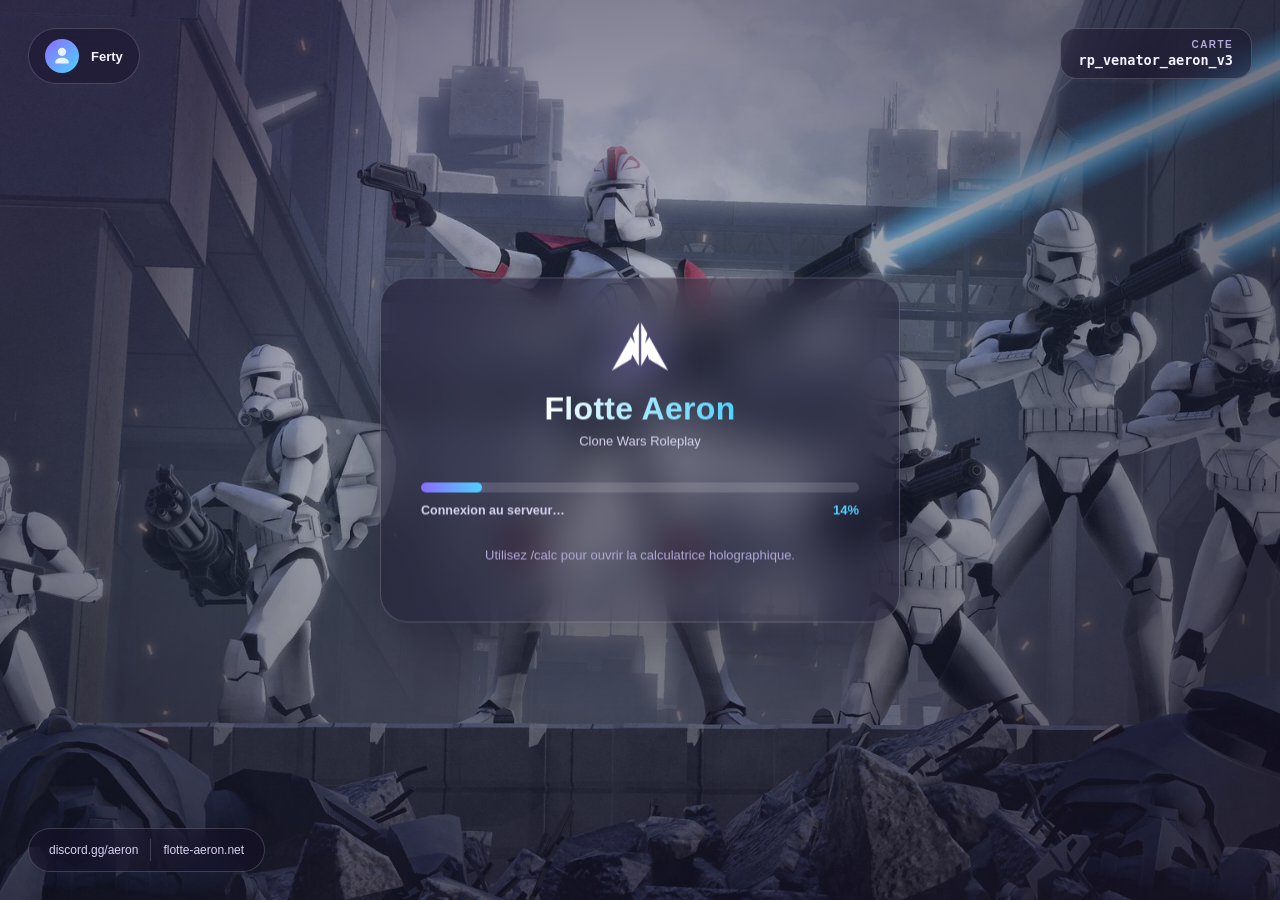
==== index.html @ 1d7b378f "Add files via upload" ====
<!DOCTYPE html>
<html lang="fr">
<head>
<meta charset="UTF-8">
<meta name="viewport" content="width=device-width, initial-scale=1.0">
<title>Flotte Aeron — Chargement</title>
<link rel="stylesheet" href="css/style.css">
</head>
<body>

  <!-- Fond plein écran : screenshots en rotation (fondu opacity uniquement, léger) -->
  <div class="bg-slides" id="bg-slides"></div>
  <div class="bg-scrim"></div>

  <!-- Haut gauche : joueur -->
  <div class="hud hud-player">
    <div class="avatar" id="player-avatar">
      <svg viewBox="0 0 24 24" class="avatar-fallback"><path fill="currentColor" d="M12 12a5 5 0 1 0 0-10 5 5 0 0 0 0 10Zm0 2c-4.4 0-8 2.2-8 5v1a1 1 0 0 0 1 1h14a1 1 0 0 0 1-1v-1c0-2.8-3.6-5-8-5Z"/></svg>
    </div>
    <span class="player-name" id="player-name">Connexion…</span>
  </div>

  <!-- Haut droite : carte du serveur -->
  <div class="hud hud-map">
    <span class="hud-label">Carte</span>
    <span class="hud-value" id="map-name">—</span>
  </div>

  <!-- Centre : identité + progression -->
  <main class="center-stack">
    <img class="logo" src="assets/img/logo.png" alt="Aeron">
    <h1 class="brand-title">Flotte Aeron</h1>
    <span class="brand-sub">Clone Wars Roleplay</span>

    <div class="loading-block">
      <div class="progress-track">
        <div class="progress-fill" id="progress-fill"></div>
      </div>
      <div class="loading-row">
        <span class="loading-label" id="loading-status">Initialisation…</span>
        <span class="loading-percent"><span id="percent-value">0</span>%</span>
      </div>
    </div>

    <p class="tip-text" id="tip-text">Chargement des données de la flotte…</p>
  </main>

  <!-- Bas gauche : liens (non cliquables, informatif) -->
  <div class="hud hud-links">
    <span class="link-tag" id="link-discord">discord.gg/aeron</span>
    <span class="link-tag" id="link-web">flotte-aeron.net</span>
  </div>

  <script src="js/script.js"></script>
</body>
</html>
---- css/style.css ----
/* ============================================================
   Flotte Aeron — Loading Screen (plein écran, artistique, léger)
   ============================================================ */

:root {
  --accent-a: #8b6bff;   /* violet */
  --accent-b: #4fd2ff;   /* cyan */
  --accent-c: #ff7fb0;   /* rose */

  --glass: rgba(20, 14, 38, 0.42);
  --glass-strong: rgba(20, 14, 38, 0.6);
  --glass-border: rgba(255, 255, 255, 0.18);
  --text: #f5f3ff;
  --text-dim: #d9d3f2;
  --text-faint: #b3a9d9;

  --radius-lg: 28px;
  --radius-md: 16px;
  --radius-pill: 999px;

  --font: "Segoe UI", "Poppins", "Bahnschrift", Arial, sans-serif;
}

* { margin: 0; padding: 0; box-sizing: border-box; }

html, body {
  width: 100%;
  height: 100%;
  overflow: hidden;
  font-family: var(--font);
  color: var(--text);
  background: #1a1230; /* fallback tant que les images ne sont pas chargées */
}

/* ---------- background: full-bleed rotating screenshots ---------- */
/* Fondu en opacity uniquement (pas de zoom/filtre animé) : léger. */

.bg-slides {
  position: fixed;
  inset: 0;
  z-index: 0;
  overflow: hidden;
}

.bg-slide {
  position: absolute;
  inset: 0;
  background-size: cover;
  background-position: center;
  opacity: 0;
  transition: opacity 1.6s ease;
}

.bg-slide.is-active {
  opacity: 1;
}

/* Voile colorimétrique statique (pas animé) pour la lisibilité + cohérence */
.bg-scrim {
  position: fixed;
  inset: 0;
  z-index: 1;
  pointer-events: none;
  background:
    radial-gradient(ellipse at 50% 45%, rgba(20,14,38,0.15) 0%, rgba(15,10,30,0.55) 70%),
    linear-gradient(160deg, rgba(139,107,255,0.18), rgba(79,210,255,0.08) 45%, rgba(15,10,30,0.35) 100%);
}

/* ---------- HUD corner elements ---------- */

.hud {
  position: fixed;
  z-index: 3;
  display: flex;
  align-items: center;
  gap: 12px;
  padding: 10px 16px;
  border-radius: var(--radius-pill);
  background: var(--glass);
  border: 1px solid var(--glass-border);
  backdrop-filter: blur(14px);
  -webkit-backdrop-filter: blur(14px);
}

.hud-player {
  top: 28px;
  left: 28px;
}

.avatar {
  width: 34px;
  height: 34px;
  border-radius: 50%;
  overflow: hidden;
  background: linear-gradient(135deg, var(--accent-a), var(--accent-b));
  display: flex;
  align-items: center;
  justify-content: center;
  flex-shrink: 0;
}

.avatar img {
  width: 100%;
  height: 100%;
  object-fit: cover;
}

.avatar-fallback {
  width: 20px;
  height: 20px;
  color: rgba(255,255,255,0.85);
}

.player-name {
  font-size: 13px;
  font-weight: 600;
  color: var(--text);
  max-width: 220px;
  overflow: hidden;
  text-overflow: ellipsis;
  white-space: nowrap;
}

.hud-map {
  top: 28px;
  right: 28px;
  flex-direction: column;
  align-items: flex-end;
  gap: 2px;
  border-radius: var(--radius-md);
  padding: 10px 18px;
}

.hud-label {
  font-size: 10px;
  letter-spacing: 0.14em;
  text-transform: uppercase;
  color: var(--text-faint);
  font-weight: 600;
}

.hud-value {
  font-size: 13.5px;
  font-weight: 700;
  color: var(--text);
  font-family: "Consolas", "SFMono-Regular", monospace;
}

.hud-links {
  bottom: 28px;
  left: 28px;
  border-radius: var(--radius-pill);
  gap: 8px;
}

.link-tag {
  padding: 4px 4px;
  font-size: 12px;
  color: var(--text-dim);
}

.hud-links .link-tag:not(:last-child) {
  border-right: 1px solid var(--glass-border);
  padding-right: 12px;
}
.hud-links .link-tag:not(:first-child) {
  padding-left: 4px;
}

/* ---------- center stack ---------- */

.center-stack {
  position: fixed;
  z-index: 2;
  top: 50%;
  left: 50%;
  transform: translate(-50%, -50%);
  width: min(520px, 90vw);
  display: flex;
  flex-direction: column;
  align-items: center;
  text-align: center;
  gap: 6px;
  padding: 44px 40px 36px;
  border-radius: var(--radius-lg);
  background: var(--glass);
  border: 1px solid var(--glass-border);
  backdrop-filter: blur(20px);
  -webkit-backdrop-filter: blur(20px);
  box-shadow: 0 30px 80px rgba(10, 6, 22, 0.45);
}

.logo {
  width: 56px;
  height: auto;
  margin-bottom: 14px;
  filter: drop-shadow(0 4px 18px rgba(139, 107, 255, 0.5));
}

.brand-title {
  font-size: 32px;
  font-weight: 700;
  letter-spacing: 0.01em;
  background: linear-gradient(90deg, #ffffff, var(--accent-b));
  -webkit-background-clip: text;
  background-clip: text;
  color: transparent;
}

.brand-sub {
  font-size: 13px;
  color: var(--text-dim);
  margin-bottom: 28px;
}

/* ---------- loading block ---------- */

.loading-block {
  width: 100%;
  display: flex;
  flex-direction: column;
  gap: 10px;
}

.progress-track {
  position: relative;
  width: 100%;
  height: 10px;
  border-radius: var(--radius-pill);
  background: rgba(255, 255, 255, 0.14);
  overflow: hidden;
}

.progress-fill {
  height: 100%;
  width: 0%;
  border-radius: var(--radius-pill);
  background: linear-gradient(90deg, var(--accent-a), var(--accent-b));
  box-shadow: 0 0 16px rgba(139, 107, 255, 0.6);
  transition: width 0.4s ease-out;
}

.loading-row {
  display: flex;
  justify-content: space-between;
  align-items: baseline;
}

.loading-label {
  font-size: 12.5px;
  color: var(--text-dim);
  font-weight: 600;
}

.loading-percent {
  font-size: 13px;
  font-weight: 700;
  color: var(--accent-b);
  font-variant-numeric: tabular-nums;
}

/* ---------- tip ---------- */

.tip-text {
  margin-top: 22px;
  font-size: 13px;
  line-height: 1.55;
  color: var(--text-faint);
  min-height: 40px;
  transition: opacity 0.25s ease;
}

/* ---------- responsive ---------- */

@media (max-width: 640px) {
  .hud-player, .hud-map { padding: 8px 12px; }
  .center-stack { padding: 32px 24px 28px; }
  .brand-title { font-size: 26px; }
}
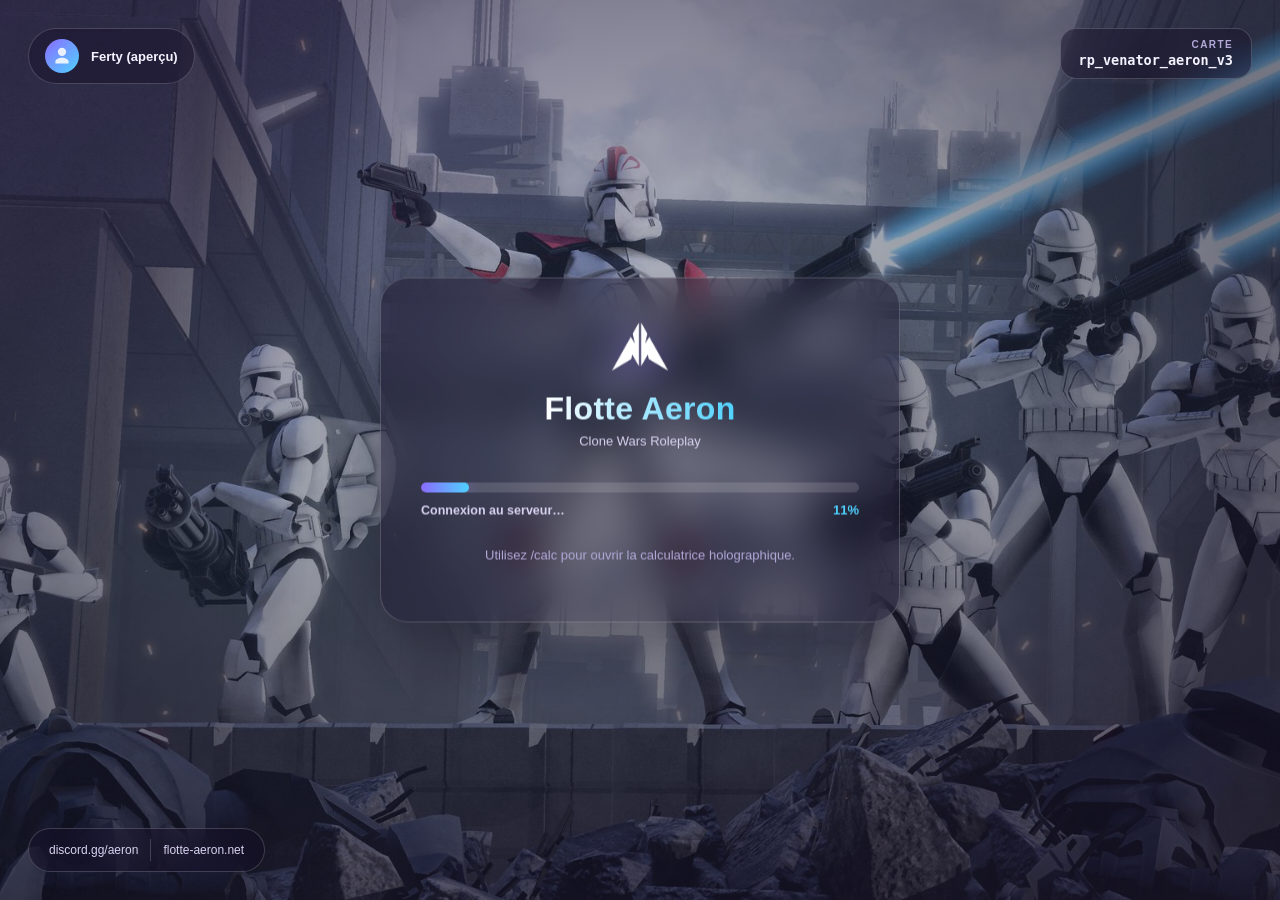
==== commit 39263a18: "Add files via upload" ====
--- a/index.html
+++ b/index.html
@@ -8,8 +8,15 @@
 </head>
 <body>
 
-  <!-- Fond plein écran : screenshots en rotation (fondu opacity uniquement, léger) -->
-  <div class="bg-slides" id="bg-slides"></div>
+  <!-- Fond plein écran : screenshots en rotation (fondu opacity uniquement, léger).
+       Les <img> sont en dur dans le HTML (pas créées en JS) pour que la première
+       image s'affiche même si le moteur de rendu du jeu a un souci avec le JS. -->
+  <div class="bg-slides" id="bg-slides">
+    <img class="bg-slide is-active" src="assets/img/backgrounds/1.jpg" alt="">
+    <img class="bg-slide" src="assets/img/backgrounds/2.jpg" alt="">
+    <img class="bg-slide" src="assets/img/backgrounds/3.jpg" alt="">
+    <img class="bg-slide" src="assets/img/backgrounds/4.jpg" alt="">
+  </div>
   <div class="bg-scrim"></div>
 
   <!-- Haut gauche : joueur -->
--- a/css/style.css
+++ b/css/style.css
@@ -45,8 +45,10 @@
 .bg-slide {
   position: absolute;
   inset: 0;
-  background-size: cover;
-  background-position: center;
+  width: 100%;
+  height: 100%;
+  object-fit: cover;
+  object-position: center;
   opacity: 0;
   transition: opacity 1.6s ease;
 }
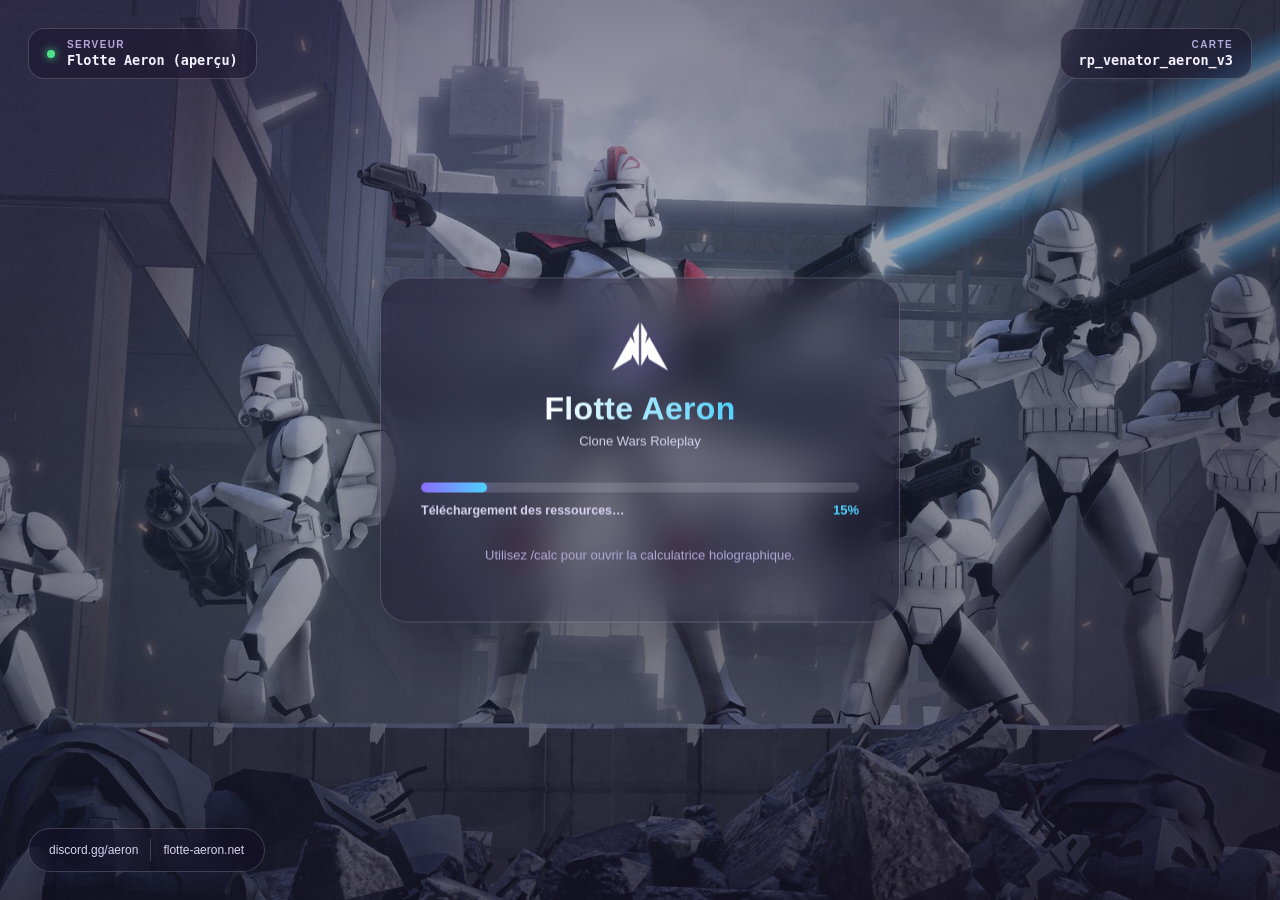
==== commit 23c0b990: "Add files via upload" ====
--- a/index.html
+++ b/index.html
@@ -19,12 +19,13 @@
   </div>
   <div class="bg-scrim"></div>
 
-  <!-- Haut gauche : joueur -->
-  <div class="hud hud-player">
-    <div class="avatar" id="player-avatar">
-      <svg viewBox="0 0 24 24" class="avatar-fallback"><path fill="currentColor" d="M12 12a5 5 0 1 0 0-10 5 5 0 0 0 0 10Zm0 2c-4.4 0-8 2.2-8 5v1a1 1 0 0 0 1 1h14a1 1 0 0 0 1-1v-1c0-2.8-3.6-5-8-5Z"/></svg>
+  <!-- Haut gauche : serveur (nom transmis par GMod, aucune dépendance externe) -->
+  <div class="hud hud-server">
+    <span class="status-dot"></span>
+    <div class="hud-server-text">
+      <span class="hud-label">Serveur</span>
+      <span class="hud-value" id="server-name">Flotte Aeron</span>
     </div>
-    <span class="player-name" id="player-name">Connexion…</span>
   </div>
 
   <!-- Haut droite : carte du serveur -->
--- a/css/style.css
+++ b/css/style.css
@@ -35,21 +35,26 @@
 /* ---------- background: full-bleed rotating screenshots ---------- */
 /* Fondu en opacity uniquement (pas de zoom/filtre animé) : léger. */
 
+/* NB : pas de raccourci CSS "inset" (top/left/right/bottom explicites) —
+   le navigateur embarqué par GMod (vieux Chromium/CEF) ne le supporte pas
+   et ignore la règle, ce qui effondre l'élément à une taille nulle. */
+
 .bg-slides {
   position: fixed;
-  inset: 0;
+  top: 0; left: 0; right: 0; bottom: 0;
   z-index: 0;
   overflow: hidden;
 }
 
 .bg-slide {
   position: absolute;
-  inset: 0;
+  top: 0; left: 0; right: 0; bottom: 0;
   width: 100%;
   height: 100%;
   object-fit: cover;
   object-position: center;
   opacity: 0;
+  -webkit-transition: opacity 1.6s ease;
   transition: opacity 1.6s ease;
 }
 
@@ -60,9 +65,12 @@
 /* Voile colorimétrique statique (pas animé) pour la lisibilité + cohérence */
 .bg-scrim {
   position: fixed;
-  inset: 0;
+  top: 0; left: 0; right: 0; bottom: 0;
   z-index: 1;
   pointer-events: none;
+  background:
+    -webkit-radial-gradient(ellipse at 50% 45%, rgba(20,14,38,0.15) 0%, rgba(15,10,30,0.55) 70%),
+    -webkit-linear-gradient(160deg, rgba(139,107,255,0.18), rgba(79,210,255,0.08) 45%, rgba(15,10,30,0.35) 100%);
   background:
     radial-gradient(ellipse at 50% 45%, rgba(20,14,38,0.15) 0%, rgba(15,10,30,0.55) 70%),
     linear-gradient(160deg, rgba(139,107,255,0.18), rgba(79,210,255,0.08) 45%, rgba(15,10,30,0.35) 100%);
@@ -84,40 +92,31 @@
   -webkit-backdrop-filter: blur(14px);
 }
 
-.hud-player {
+.hud-server {
   top: 28px;
   left: 28px;
-}
-
-.avatar {
-  width: 34px;
-  height: 34px;
+  border-radius: var(--radius-md);
+  padding: 10px 18px;
+}
+
+.status-dot {
+  width: 8px;
+  height: 8px;
   border-radius: 50%;
-  overflow: hidden;
-  background: linear-gradient(135deg, var(--accent-a), var(--accent-b));
-  display: flex;
-  align-items: center;
-  justify-content: center;
+  background: #4fe08a;
+  -webkit-box-shadow: 0 0 8px #4fe08a;
+  box-shadow: 0 0 8px #4fe08a;
   flex-shrink: 0;
 }
 
-.avatar img {
-  width: 100%;
-  height: 100%;
-  object-fit: cover;
-}
-
-.avatar-fallback {
-  width: 20px;
-  height: 20px;
-  color: rgba(255,255,255,0.85);
-}
-
-.player-name {
-  font-size: 13px;
-  font-weight: 600;
-  color: var(--text);
-  max-width: 220px;
+.hud-server-text {
+  display: flex;
+  flex-direction: column;
+  gap: 2px;
+}
+
+.hud-server-text .hud-value {
+  max-width: 240px;
   overflow: hidden;
   text-overflow: ellipsis;
   white-space: nowrap;
@@ -176,6 +175,7 @@
   z-index: 2;
   top: 50%;
   left: 50%;
+  -webkit-transform: translate(-50%, -50%);
   transform: translate(-50%, -50%);
   width: min(520px, 90vw);
   display: flex;
@@ -189,6 +189,7 @@
   border: 1px solid var(--glass-border);
   backdrop-filter: blur(20px);
   -webkit-backdrop-filter: blur(20px);
+  -webkit-box-shadow: 0 30px 80px rgba(10, 6, 22, 0.45);
   box-shadow: 0 30px 80px rgba(10, 6, 22, 0.45);
 }
 
@@ -196,6 +197,7 @@
   width: 56px;
   height: auto;
   margin-bottom: 14px;
+  -webkit-filter: drop-shadow(0 4px 18px rgba(139, 107, 255, 0.5));
   filter: drop-shadow(0 4px 18px rgba(139, 107, 255, 0.5));
 }
 
@@ -203,6 +205,7 @@
   font-size: 32px;
   font-weight: 700;
   letter-spacing: 0.01em;
+  background: -webkit-linear-gradient(90deg, #ffffff, var(--accent-b));
   background: linear-gradient(90deg, #ffffff, var(--accent-b));
   -webkit-background-clip: text;
   background-clip: text;
@@ -237,8 +240,11 @@
   height: 100%;
   width: 0%;
   border-radius: var(--radius-pill);
+  background: -webkit-linear-gradient(left, var(--accent-a), var(--accent-b));
   background: linear-gradient(90deg, var(--accent-a), var(--accent-b));
+  -webkit-box-shadow: 0 0 16px rgba(139, 107, 255, 0.6);
   box-shadow: 0 0 16px rgba(139, 107, 255, 0.6);
+  -webkit-transition: width 0.4s ease-out;
   transition: width 0.4s ease-out;
 }
 
@@ -269,6 +275,7 @@
   line-height: 1.55;
   color: var(--text-faint);
   min-height: 40px;
+  -webkit-transition: opacity 0.25s ease;
   transition: opacity 0.25s ease;
 }
 
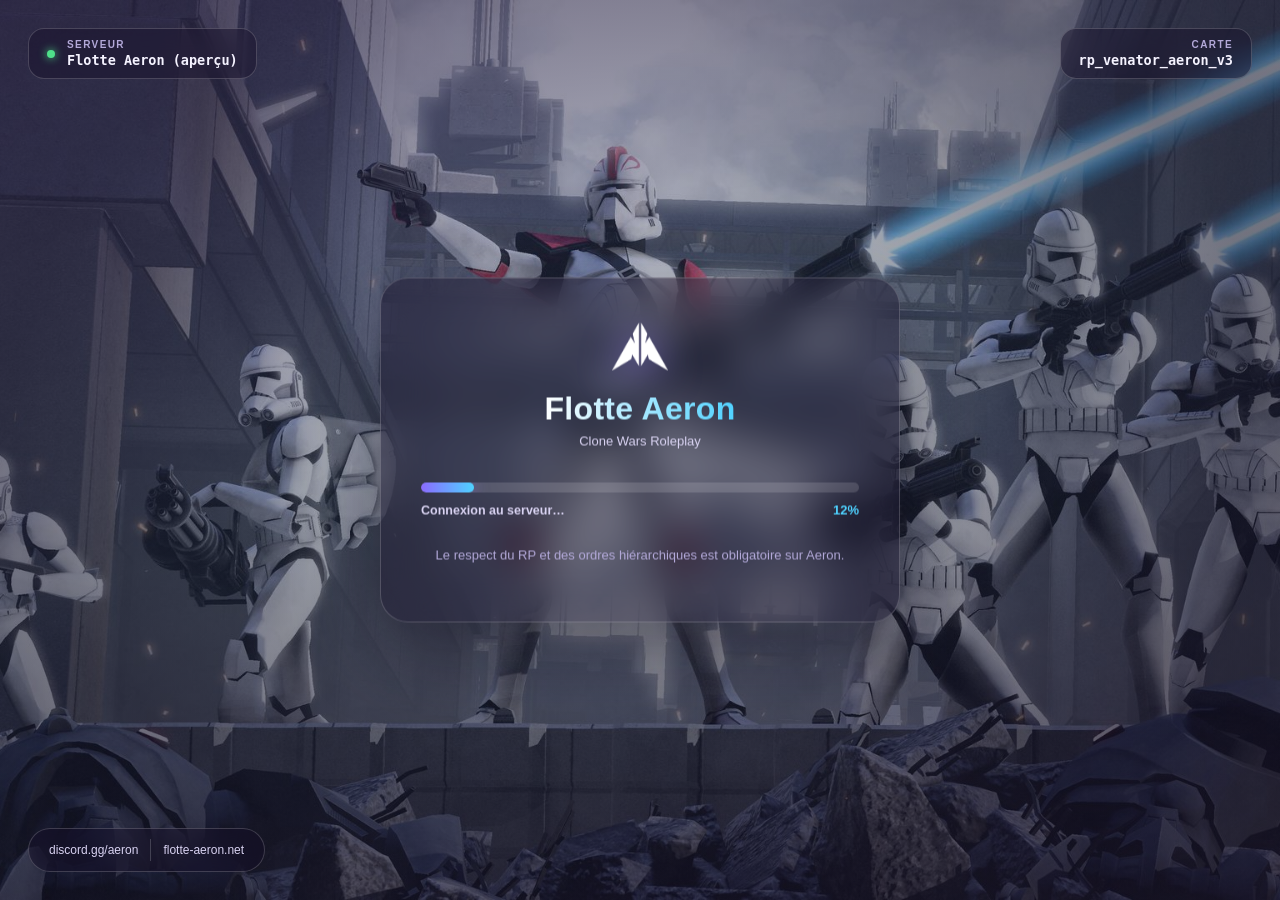
==== commit dc401d04: "Update index.html" ====
--- a/index.html
+++ b/index.html
@@ -55,8 +55,8 @@
 
   <!-- Bas gauche : liens (non cliquables, informatif) -->
   <div class="hud hud-links">
-    <span class="link-tag" id="link-discord">discord.gg/aeron</span>
-    <span class="link-tag" id="link-web">flotte-aeron.net</span>
+    <span class="link-tag" id="link-discord">discord.gg/Ym5dPXkBTW</span>
+    <span class="link-tag" id="link-web">###</span>
   </div>
 
   <script src="js/script.js"></script>
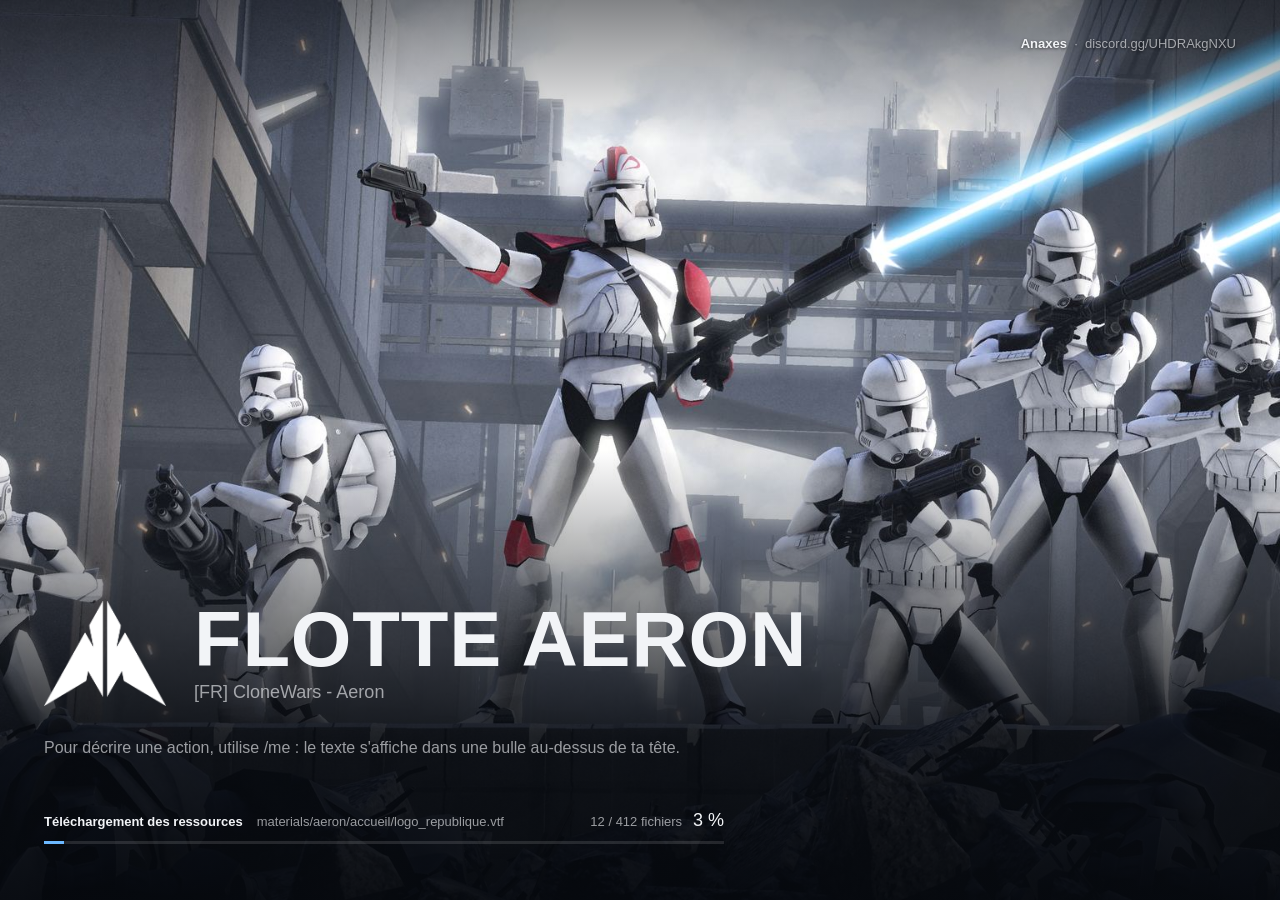
==== commit c0148fd9: "Refonte de l'écran de chargement + version serveur event - Style sobre : image plein écran, titre et" ====
--- a/index.html
+++ b/index.html
@@ -2,63 +2,42 @@
 <html lang="fr">
 <head>
 <meta charset="UTF-8">
-<meta name="viewport" content="width=device-width, initial-scale=1.0">
 <title>Flotte Aeron — Chargement</title>
 <link rel="stylesheet" href="css/style.css">
 </head>
 <body>
 
-  <!-- Fond plein écran : screenshots en rotation (fondu opacity uniquement, léger).
-       Les <img> sont en dur dans le HTML (pas créées en JS) pour que la première
-       image s'affiche même si le moteur de rendu du jeu a un souci avec le JS. -->
-  <div class="bg-slides" id="bg-slides">
-    <img class="bg-slide is-active" src="assets/img/backgrounds/1.jpg" alt="">
-    <img class="bg-slide" src="assets/img/backgrounds/2.jpg" alt="">
-    <img class="bg-slide" src="assets/img/backgrounds/3.jpg" alt="">
-    <img class="bg-slide" src="assets/img/backgrounds/4.jpg" alt="">
+  <!-- images en dur : la première s'affiche même si le JS ne tourne pas -->
+  <div class="bg">
+    <img class="on" src="assets/img/backgrounds/1.jpg" alt="">
+    <img src="assets/img/backgrounds/2.jpg" alt="">
+    <img src="assets/img/backgrounds/3.jpg" alt="">
+    <img src="assets/img/backgrounds/4.jpg" alt="">
   </div>
-  <div class="bg-scrim"></div>
+  <div class="shade"></div>
 
-  <!-- Haut gauche : serveur (nom transmis par GMod, aucune dépendance externe) -->
-  <div class="hud hud-server">
-    <span class="status-dot"></span>
-    <div class="hud-server-text">
-      <span class="hud-label">Serveur</span>
-      <span class="hud-value" id="server-name">Flotte Aeron</span>
-    </div>
-  </div>
+  <div class="map"><b id="map">—</b> &nbsp;·&nbsp; <span id="discord"></span></div>
 
-  <!-- Haut droite : carte du serveur -->
-  <div class="hud hud-map">
-    <span class="hud-label">Carte</span>
-    <span class="hud-value" id="map-name">—</span>
-  </div>
-
-  <!-- Centre : identité + progression -->
-  <main class="center-stack">
-    <img class="logo" src="assets/img/logo.png" alt="Aeron">
-    <h1 class="brand-title">Flotte Aeron</h1>
-    <span class="brand-sub">Clone Wars Roleplay</span>
-
-    <div class="loading-block">
-      <div class="progress-track">
-        <div class="progress-fill" id="progress-fill"></div>
-      </div>
-      <div class="loading-row">
-        <span class="loading-label" id="loading-status">Initialisation…</span>
-        <span class="loading-percent"><span id="percent-value">0</span>%</span>
+  <!-- tout est à gauche : GMod pose son propre encadré en bas à droite -->
+  <div class="main">
+    <div class="mark">
+      <img src="assets/img/logo.png" alt="">
+      <div>
+        <h1>Flotte Aeron</h1>
+        <div class="server"><span id="server">[FR] CloneWars - Aeron</span></div>
       </div>
     </div>
 
-    <p class="tip-text" id="tip-text">Chargement des données de la flotte…</p>
-  </main>
+    <p class="tip" id="tip"></p>
 
-  <!-- Bas gauche : liens (non cliquables, informatif) -->
-  <div class="hud hud-links">
-    <span class="link-tag" id="link-discord">discord.gg/Ym5dPXkBTW</span>
-    <span class="link-tag" id="link-web">###</span>
+    <div class="load">
+      <span><span id="step">Connexion au serveur</span><span id="file"></span></span>
+      <span><span id="count"></span> &nbsp; <span class="pct" id="pct">0 %</span></span>
+    </div>
+    <div class="bar"><i id="fill"></i></div>
   </div>
 
-  <script src="js/script.js"></script>
+  <script src="config.js"></script>
+  <script src="js/loading.js"></script>
 </body>
 </html>
--- a/css/style.css
+++ b/css/style.css
@@ -1,288 +1,82 @@
-/* ============================================================
-   Flotte Aeron — Loading Screen (plein écran, artistique, léger)
-   ============================================================ */
+/* Écran de chargement — Flotte Aeron
+   Navigateur de GMod = vieux Chromium : pas de inset, pas de min()/clamp(),
+   pas de backdrop-filter, pas de filter. */
 
 :root {
-  --accent-a: #8b6bff;   /* violet */
-  --accent-b: #4fd2ff;   /* cyan */
-  --accent-c: #ff7fb0;   /* rose */
-
-  --glass: rgba(20, 14, 38, 0.42);
-  --glass-strong: rgba(20, 14, 38, 0.6);
-  --glass-border: rgba(255, 255, 255, 0.18);
-  --text: #f5f3ff;
-  --text-dim: #d9d3f2;
-  --text-faint: #b3a9d9;
-
-  --radius-lg: 28px;
-  --radius-md: 16px;
-  --radius-pill: 999px;
-
-  --font: "Segoe UI", "Poppins", "Bahnschrift", Arial, sans-serif;
+  --acc: #6cb8ff;
+  --txt: #f2f4f7;
+  --dim: rgba(242, 244, 247, 0.62);
+  --gap: 64px;
+  --cond: "Bahnschrift SemiBold Condensed", "Bahnschrift", "Arial Narrow", "Segoe UI", sans-serif;
 }
 
 * { margin: 0; padding: 0; box-sizing: border-box; }
 
 html, body {
-  width: 100%;
-  height: 100%;
-  overflow: hidden;
-  font-family: var(--font);
-  color: var(--text);
-  background: #1a1230; /* fallback tant que les images ne sont pas chargées */
+  width: 100%; height: 100%; overflow: hidden;
+  background: #05080d; color: var(--txt);
+  font-family: "Segoe UI", Roboto, Arial, sans-serif;
 }
 
-/* ---------- background: full-bleed rotating screenshots ---------- */
-/* Fondu en opacity uniquement (pas de zoom/filtre animé) : léger. */
+/* ---------- fond ---------- */
+.bg { position: fixed; top: 0; left: 0; right: 0; bottom: 0; overflow: hidden; }
+.bg img {
+  position: absolute; top: 0; left: 0; width: 100%; height: 100%;
+  object-fit: cover; opacity: 0;
+  -webkit-transition: opacity 2s ease-in-out; transition: opacity 2s ease-in-out;
+}
+.bg img.on { opacity: 1; }
 
-/* NB : pas de raccourci CSS "inset" (top/left/right/bottom explicites) —
-   le navigateur embarqué par GMod (vieux Chromium/CEF) ne le supporte pas
-   et ignore la règle, ce qui effondre l'élément à une taille nulle. */
-
-.bg-slides {
-  position: fixed;
-  top: 0; left: 0; right: 0; bottom: 0;
-  z-index: 0;
-  overflow: hidden;
+.shade {
+  position: fixed; top: 0; left: 0; right: 0; bottom: 0;
+  background: -webkit-linear-gradient(top, rgba(5,8,13,.5) 0%, rgba(5,8,13,0) 16%, rgba(5,8,13,0) 50%, rgba(5,8,13,.85) 82%, rgba(5,8,13,.95) 100%);
+  background: linear-gradient(180deg, rgba(5,8,13,.5) 0%, rgba(5,8,13,0) 16%, rgba(5,8,13,0) 50%, rgba(5,8,13,.85) 82%, rgba(5,8,13,.95) 100%);
 }
 
-.bg-slide {
-  position: absolute;
-  top: 0; left: 0; right: 0; bottom: 0;
-  width: 100%;
-  height: 100%;
-  object-fit: cover;
-  object-position: center;
-  opacity: 0;
-  -webkit-transition: opacity 1.6s ease;
-  transition: opacity 1.6s ease;
+/* ---------- coin haut droit : carte, discrète ---------- */
+.map {
+  position: fixed; top: 36px; right: var(--gap);
+  text-align: right; font-size: 13px; color: var(--dim);
+  text-shadow: 0 1px 3px rgba(0,0,0,.6);
+}
+.map b { color: var(--txt); font-weight: 600; }
+
+/* ---------- tout à gauche : GMod affiche son propre encadré en bas à droite ---------- */
+.main { position: fixed; left: var(--gap); bottom: 56px; width: 820px; }
+
+.mark { display: flex; align-items: center; gap: 28px; }
+.mark img { width: 150px; height: auto; }
+.mark h1 {
+  font-family: var(--cond); font-weight: 600;
+  font-size: 96px; line-height: .9; letter-spacing: .01em; white-space: nowrap;
+  text-transform: uppercase;
+}
+.mark .server { font-size: 18px; white-space: nowrap; color: var(--dim); margin-top: 8px; }
+
+.tip {
+  margin-top: 30px; max-width: 640px; min-height: 48px;
+  font-size: 16px; line-height: 1.55; color: var(--dim);
+  -webkit-transition: opacity .4s ease; transition: opacity .4s ease;
 }
 
-.bg-slide.is-active {
-  opacity: 1;
+.load {
+  margin-top: 26px;
+  display: flex; justify-content: space-between; align-items: baseline;
+  font-size: 13px; color: var(--dim);
+}
+.load #step { color: var(--txt); font-weight: 600; margin-right: 14px; }
+.load #file { white-space: nowrap; }
+.load .pct { font-family: var(--cond); font-size: 18px; color: var(--txt); }
+
+.bar { position: relative; margin-top: 10px; height: 3px; background: rgba(255,255,255,.12); }
+.bar i {
+  position: absolute; top: 0; left: 0; bottom: 0; width: 0; background: var(--acc);
+  -webkit-transition: width .6s ease-out; transition: width .6s ease-out;
 }
 
-/* Voile colorimétrique statique (pas animé) pour la lisibilité + cohérence */
-.bg-scrim {
-  position: fixed;
-  top: 0; left: 0; right: 0; bottom: 0;
-  z-index: 1;
-  pointer-events: none;
-  background:
-    -webkit-radial-gradient(ellipse at 50% 45%, rgba(20,14,38,0.15) 0%, rgba(15,10,30,0.55) 70%),
-    -webkit-linear-gradient(160deg, rgba(139,107,255,0.18), rgba(79,210,255,0.08) 45%, rgba(15,10,30,0.35) 100%);
-  background:
-    radial-gradient(ellipse at 50% 45%, rgba(20,14,38,0.15) 0%, rgba(15,10,30,0.55) 70%),
-    linear-gradient(160deg, rgba(139,107,255,0.18), rgba(79,210,255,0.08) 45%, rgba(15,10,30,0.35) 100%);
+@media (max-width: 1500px) {
+  :root { --gap: 44px; }
+  .main { width: 680px; }
+  .mark img { width: 122px; }
+  .mark h1 { font-size: 78px; }
 }
-
-/* ---------- HUD corner elements ---------- */
-
-.hud {
-  position: fixed;
-  z-index: 3;
-  display: flex;
-  align-items: center;
-  gap: 12px;
-  padding: 10px 16px;
-  border-radius: var(--radius-pill);
-  background: var(--glass);
-  border: 1px solid var(--glass-border);
-  backdrop-filter: blur(14px);
-  -webkit-backdrop-filter: blur(14px);
-}
-
-.hud-server {
-  top: 28px;
-  left: 28px;
-  border-radius: var(--radius-md);
-  padding: 10px 18px;
-}
-
-.status-dot {
-  width: 8px;
-  height: 8px;
-  border-radius: 50%;
-  background: #4fe08a;
-  -webkit-box-shadow: 0 0 8px #4fe08a;
-  box-shadow: 0 0 8px #4fe08a;
-  flex-shrink: 0;
-}
-
-.hud-server-text {
-  display: flex;
-  flex-direction: column;
-  gap: 2px;
-}
-
-.hud-server-text .hud-value {
-  max-width: 240px;
-  overflow: hidden;
-  text-overflow: ellipsis;
-  white-space: nowrap;
-}
-
-.hud-map {
-  top: 28px;
-  right: 28px;
-  flex-direction: column;
-  align-items: flex-end;
-  gap: 2px;
-  border-radius: var(--radius-md);
-  padding: 10px 18px;
-}
-
-.hud-label {
-  font-size: 10px;
-  letter-spacing: 0.14em;
-  text-transform: uppercase;
-  color: var(--text-faint);
-  font-weight: 600;
-}
-
-.hud-value {
-  font-size: 13.5px;
-  font-weight: 700;
-  color: var(--text);
-  font-family: "Consolas", "SFMono-Regular", monospace;
-}
-
-.hud-links {
-  bottom: 28px;
-  left: 28px;
-  border-radius: var(--radius-pill);
-  gap: 8px;
-}
-
-.link-tag {
-  padding: 4px 4px;
-  font-size: 12px;
-  color: var(--text-dim);
-}
-
-.hud-links .link-tag:not(:last-child) {
-  border-right: 1px solid var(--glass-border);
-  padding-right: 12px;
-}
-.hud-links .link-tag:not(:first-child) {
-  padding-left: 4px;
-}
-
-/* ---------- center stack ---------- */
-
-.center-stack {
-  position: fixed;
-  z-index: 2;
-  top: 50%;
-  left: 50%;
-  -webkit-transform: translate(-50%, -50%);
-  transform: translate(-50%, -50%);
-  width: min(520px, 90vw);
-  display: flex;
-  flex-direction: column;
-  align-items: center;
-  text-align: center;
-  gap: 6px;
-  padding: 44px 40px 36px;
-  border-radius: var(--radius-lg);
-  background: var(--glass);
-  border: 1px solid var(--glass-border);
-  backdrop-filter: blur(20px);
-  -webkit-backdrop-filter: blur(20px);
-  -webkit-box-shadow: 0 30px 80px rgba(10, 6, 22, 0.45);
-  box-shadow: 0 30px 80px rgba(10, 6, 22, 0.45);
-}
-
-.logo {
-  width: 56px;
-  height: auto;
-  margin-bottom: 14px;
-  -webkit-filter: drop-shadow(0 4px 18px rgba(139, 107, 255, 0.5));
-  filter: drop-shadow(0 4px 18px rgba(139, 107, 255, 0.5));
-}
-
-.brand-title {
-  font-size: 32px;
-  font-weight: 700;
-  letter-spacing: 0.01em;
-  background: -webkit-linear-gradient(90deg, #ffffff, var(--accent-b));
-  background: linear-gradient(90deg, #ffffff, var(--accent-b));
-  -webkit-background-clip: text;
-  background-clip: text;
-  color: transparent;
-}
-
-.brand-sub {
-  font-size: 13px;
-  color: var(--text-dim);
-  margin-bottom: 28px;
-}
-
-/* ---------- loading block ---------- */
-
-.loading-block {
-  width: 100%;
-  display: flex;
-  flex-direction: column;
-  gap: 10px;
-}
-
-.progress-track {
-  position: relative;
-  width: 100%;
-  height: 10px;
-  border-radius: var(--radius-pill);
-  background: rgba(255, 255, 255, 0.14);
-  overflow: hidden;
-}
-
-.progress-fill {
-  height: 100%;
-  width: 0%;
-  border-radius: var(--radius-pill);
-  background: -webkit-linear-gradient(left, var(--accent-a), var(--accent-b));
-  background: linear-gradient(90deg, var(--accent-a), var(--accent-b));
-  -webkit-box-shadow: 0 0 16px rgba(139, 107, 255, 0.6);
-  box-shadow: 0 0 16px rgba(139, 107, 255, 0.6);
-  -webkit-transition: width 0.4s ease-out;
-  transition: width 0.4s ease-out;
-}
-
-.loading-row {
-  display: flex;
-  justify-content: space-between;
-  align-items: baseline;
-}
-
-.loading-label {
-  font-size: 12.5px;
-  color: var(--text-dim);
-  font-weight: 600;
-}
-
-.loading-percent {
-  font-size: 13px;
-  font-weight: 700;
-  color: var(--accent-b);
-  font-variant-numeric: tabular-nums;
-}
-
-/* ---------- tip ---------- */
-
-.tip-text {
-  margin-top: 22px;
-  font-size: 13px;
-  line-height: 1.55;
-  color: var(--text-faint);
-  min-height: 40px;
-  -webkit-transition: opacity 0.25s ease;
-  transition: opacity 0.25s ease;
-}
-
-/* ---------- responsive ---------- */
-
-@media (max-width: 640px) {
-  .hud-player, .hud-map { padding: 8px 12px; }
-  .center-stack { padding: 32px 24px 28px; }
-  .brand-title { font-size: 26px; }
-}
